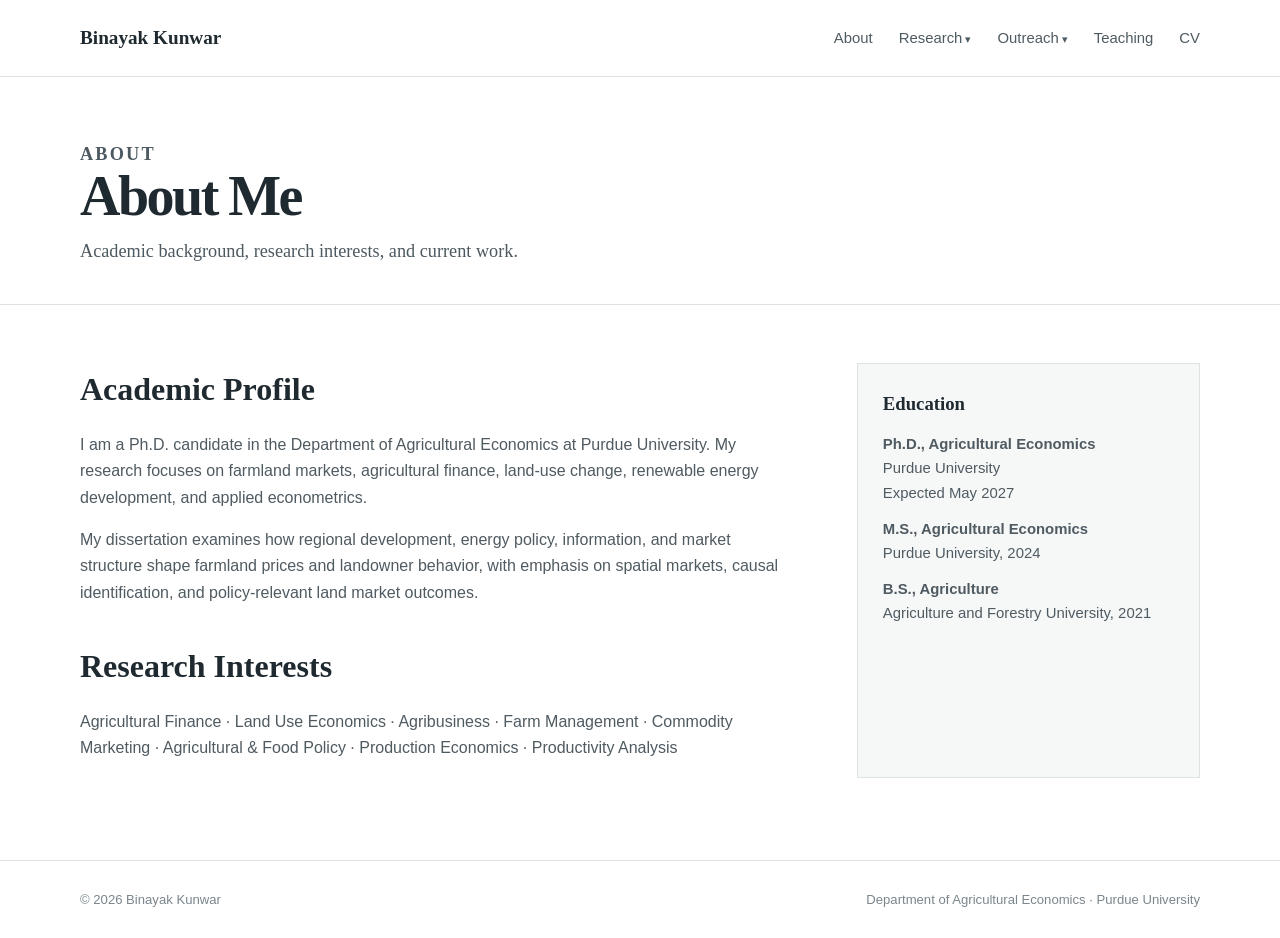
==== about.html @ 88d5f8f1 "Add multi-page academic site" ====
<!doctype html><html lang="en"><head><meta charset="utf-8"><meta name="viewport" content="width=device-width,initial-scale=1"><title>About | Binayak Kunwar</title><link rel="stylesheet" href="styles.css"></head><body><header class="site-header"><div class="container nav"><a class="brand" href="index.html">Binayak Kunwar</a><nav class="navlinks"><a href="about.html">About</a><div class="dropdown"><button type="button">Research</button><div class="dropdown-menu"><a href="research.html">Research Overview</a><a href="publications.html">Publications</a><a href="working-papers.html">Working Papers</a></div></div><div class="dropdown"><button type="button">Outreach</button><div class="dropdown-menu"><a href="outreach.html">Outreach Overview</a><a href="extension-articles.html">Extension Articles</a><a href="presentations.html">Presentations</a><a href="media.html">Media</a></div></div><a href="teaching.html">Teaching</a><a href="Binayak_CV%20(1).pdf" target="_blank">CV</a></nav></div></header><main><section class="page-hero"><div class="container"><p class="kicker">About</p><h1>About Me</h1><p>Academic background, research interests, and current work.</p></div></section><section class="content"><div class="container about-grid"><div><h2>Academic Profile</h2><p>I am a Ph.D. candidate in the Department of Agricultural Economics at Purdue University. My research focuses on farmland markets, agricultural finance, land-use change, renewable energy development, and applied econometrics.</p><p>My dissertation examines how regional development, energy policy, information, and market structure shape farmland prices and landowner behavior, with emphasis on spatial markets, causal identification, and policy-relevant land market outcomes.</p><h2 style="margin-top:34px">Research Interests</h2><p>Agricultural Finance · Land Use Economics · Agribusiness · Farm Management · Commodity Marketing · Agricultural &amp; Food Policy · Production Economics · Productivity Analysis</p></div><aside class="factbox"><h3>Education</h3><p><strong>Ph.D., Agricultural Economics</strong><br>Purdue University<br>Expected May 2027</p><p><strong>M.S., Agricultural Economics</strong><br>Purdue University, 2024</p><p><strong>B.S., Agriculture</strong><br>Agriculture and Forestry University, 2021</p></aside></div></section></main><footer><div class="container footer-row"><span>© 2026 Binayak Kunwar</span><span>Department of Agricultural Economics · Purdue University</span></div></footer></body></html>
---- styles.css ----
:root{--ink:#1f2930;--muted:#66727a;--teal:#315b66;--teal-dark:#24434b;--gold:#9a7632;--line:#dde3e5;--wash:#f6f8f8;--paper:#fff;--max:1120px}*{box-sizing:border-box}html{scroll-behavior:smooth}body{margin:0;color:var(--ink);background:var(--paper);font-family:-apple-system,BlinkMacSystemFont,"Segoe UI",Roboto,Helvetica,Arial,sans-serif;line-height:1.65}a{color:var(--teal);text-decoration-thickness:1px;text-underline-offset:3px}a:hover{color:var(--teal-dark)}.container{width:min(calc(100% - 44px),var(--max));margin:0 auto}.site-header{border-bottom:1px solid var(--line);background:#fff;position:sticky;top:0;z-index:50}.nav{min-height:76px;display:flex;align-items:center;justify-content:space-between;gap:28px}.brand{color:var(--ink);text-decoration:none;font-family:Georgia,"Times New Roman",serif;font-size:1.2rem;font-weight:700}.navlinks{display:flex;align-items:center;gap:26px}.navlinks>a,.dropdown>button{color:#4f5b62;background:none;border:0;padding:0;font:inherit;font-size:.93rem;text-decoration:none;cursor:pointer}.navlinks>a:hover,.dropdown>button:hover{color:var(--teal)}.dropdown{position:relative}.dropdown>button::after{content:" ▾";font-size:.75em}.dropdown-menu{display:none;position:absolute;top:29px;left:-16px;min-width:210px;padding:10px;border:1px solid var(--line);background:#fff;box-shadow:0 12px 30px rgba(28,42,48,.10)}.dropdown:hover .dropdown-menu,.dropdown:focus-within .dropdown-menu{display:block}.dropdown-menu a{display:block;padding:9px 10px;text-decoration:none;color:#4f5b62;font-size:.9rem}.dropdown-menu a:hover{background:var(--wash);color:var(--teal)}.hero{padding:84px 0 86px}.hero-grid{display:grid;grid-template-columns:minmax(0,1.25fr) 370px;gap:78px;align-items:center}.kicker{margin:0 0 17px;color:var(--gold);text-transform:uppercase;letter-spacing:.12em;font-size:.74rem;font-weight:700}h1,h2,h3{font-family:Georgia,"Times New Roman",serif;font-weight:600}h1{margin:0 0 18px;font-size:clamp(3.5rem,7vw,5.45rem);line-height:.98;letter-spacing:-.045em}.hero-title{margin:0 0 24px;font-size:1.24rem;color:#4a555c}.hero-lead{max-width:700px;margin:0 0 28px;font-family:Georgia,"Times New Roman",serif;font-size:1.21rem;line-height:1.68;color:#455159}.actions{display:flex;gap:12px;flex-wrap:wrap}.button{display:inline-block;padding:10px 16px;border:1px solid #ccd5d7;border-radius:3px;text-decoration:none;color:var(--ink);font-size:.9rem;font-weight:650}.button.primary{background:var(--teal);border-color:var(--teal);color:#fff}.portrait{display:block;width:100%;height:470px;object-fit:cover;object-position:center top;border-radius:5px;box-shadow:0 14px 36px rgba(27,41,47,.12)}.topicbar{border-top:1px solid var(--line);border-bottom:1px solid var(--line);background:var(--wash)}.topicrow{display:flex;gap:14px 30px;flex-wrap:wrap;padding:16px 0;color:#5d686f;font-size:.84rem}.topicrow span:before{content:"";display:inline-block;width:5px;height:5px;border-radius:50%;background:var(--gold);margin:0 8px 2px 0}.page-hero{padding:62px 0 38px;border-bottom:1px solid var(--line)}.page-hero h1{font-size:3.5rem;margin-bottom:12px}.page-hero p{max-width:760px;margin:0;font-family:Georgia,"Times New Roman",serif;font-size:1.14rem;color:#4d5960}.content{padding:58px 0 82px}.content h2{font-size:2rem;margin:0 0 14px}.content p{max-width:790px;color:#4f5a61}.cards{display:grid;grid-template-columns:repeat(2,minmax(0,1fr));gap:20px;margin-top:26px}.card{border:1px solid var(--line);padding:26px;background:#fff}.card h3{margin:0 0 10px;font-size:1.4rem}.card p{margin:0 0 14px;color:#58636a}.card a{font-weight:700;text-decoration:none}.paper-list{border-top:1px solid #c4cccf}.paper{display:grid;grid-template-columns:150px minmax(0,1fr);gap:30px;padding:29px 0;border-bottom:1px solid var(--line)}.paper-type{color:var(--muted);text-transform:uppercase;letter-spacing:.08em;font-size:.74rem;font-weight:700;padding-top:3px}.paper h3{font-size:1.34rem;line-height:1.36;margin:0 0 6px}.paper h3 a{color:var(--ink);text-decoration:none}.paper h3 a:hover{color:var(--teal)}.authors{margin:0 0 9px!important;color:var(--muted)!important;font-size:.92rem}.paper p{margin:0;color:#536067;font-size:.94rem}.paper-links{display:flex;gap:16px;flex-wrap:wrap;margin-top:12px}.paper-links a{font-size:.85rem;font-weight:700;text-decoration:none}.list{list-style:none;margin:20px 0 0;padding:0;border-top:1px solid #c5cdcf}.list li{padding:18px 0;border-bottom:1px solid var(--line)}.list strong{display:block}.list span{display:block;color:var(--muted);font-size:.9rem;margin-top:3px}.about-grid{display:grid;grid-template-columns:minmax(0,1.35fr) minmax(250px,.65fr);gap:64px}.factbox{background:var(--wash);padding:25px;border:1px solid var(--line)}.factbox h3{margin:0 0 12px}.factbox p{margin:0 0 11px;font-size:.93rem}.subnav{display:flex;gap:12px;flex-wrap:wrap;margin:23px 0 0}.subnav a{padding:8px 12px;border:1px solid var(--line);text-decoration:none;font-size:.88rem}footer{border-top:1px solid var(--line);padding:28px 0;color:#7a858c;font-size:.82rem}.footer-row{display:flex;justify-content:space-between;gap:20px}@media(max-width:820px){.site-header{position:static}.nav{align-items:flex-start;flex-direction:column;padding:17px 0}.navlinks{gap:13px 18px;flex-wrap:wrap}.dropdown-menu{position:static;box-shadow:none;margin-top:8px}.hero{padding:48px 0 52px}.hero-grid{grid-template-columns:1fr;gap:38px}.portrait{max-width:330px;height:420px}.page-hero{padding:44px 0 28px}.page-hero h1{font-size:2.8rem}.cards,.about-grid{grid-template-columns:1fr}.paper{grid-template-columns:1fr;gap:9px}.footer-row{display:block}}
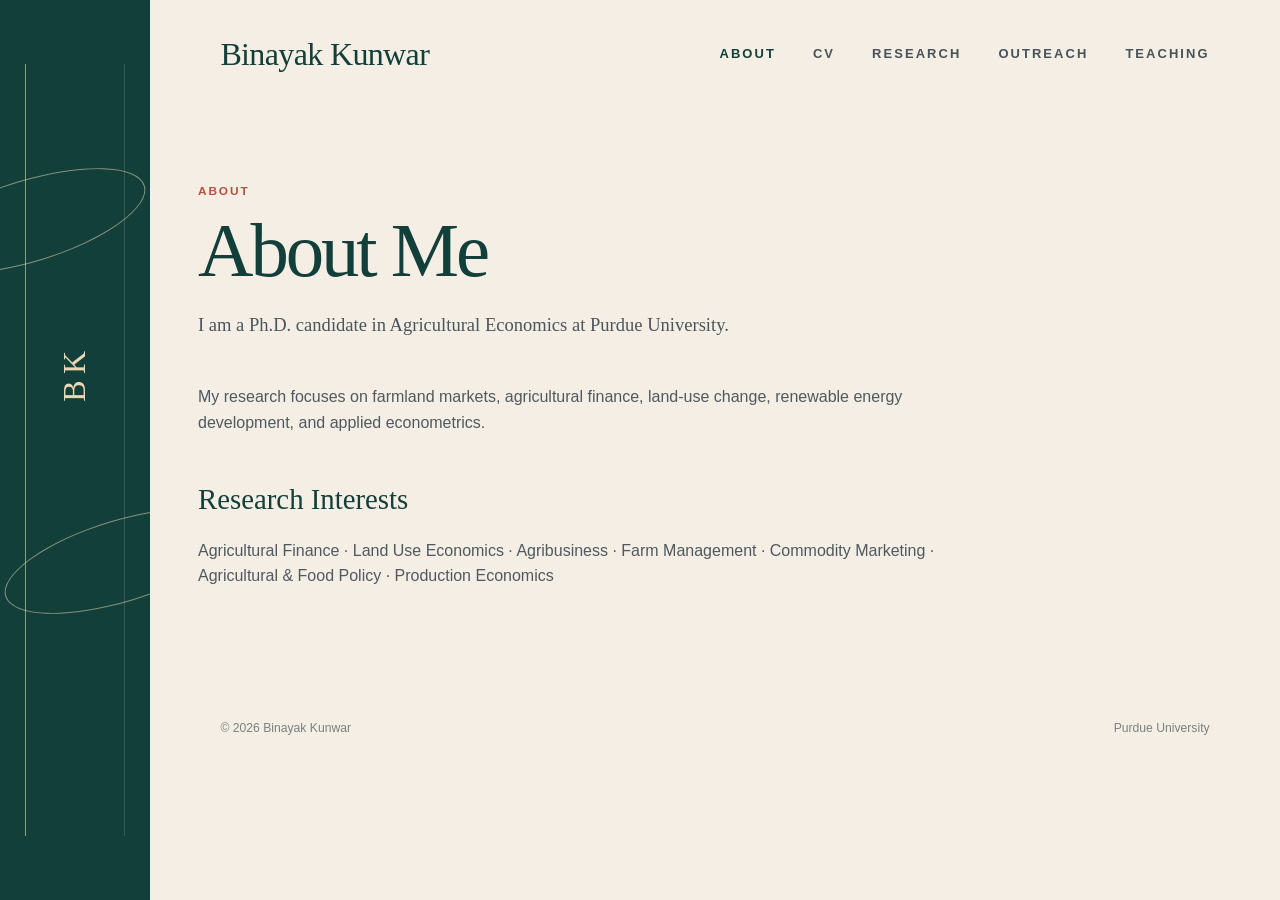
==== commit f1a50a03: "Rebuild site from reference composition" ====
--- a/about.html
+++ b/about.html
@@ -1 +1 @@
-<!doctype html><html lang="en"><head><meta charset="utf-8"><meta name="viewport" content="width=device-width,initial-scale=1"><title>About | Binayak Kunwar</title><link rel="stylesheet" href="styles.css"></head><body><header class="site-header"><div class="container nav"><a class="brand" href="index.html">Binayak Kunwar</a><nav class="navlinks"><a href="about.html">About</a><div class="dropdown"><button type="button">Research</button><div class="dropdown-menu"><a href="research.html">Research Overview</a><a href="publications.html">Publications</a><a href="working-papers.html">Working Papers</a></div></div><div class="dropdown"><button type="button">Outreach</button><div class="dropdown-menu"><a href="outreach.html">Outreach Overview</a><a href="extension-articles.html">Extension Articles</a><a href="presentations.html">Presentations</a><a href="media.html">Media</a></div></div><a href="teaching.html">Teaching</a><a href="Binayak_CV%20(1).pdf" target="_blank">CV</a></nav></div></header><main><section class="page-hero"><div class="container"><p class="kicker">About</p><h1>About Me</h1><p>Academic background, research interests, and current work.</p></div></section><section class="content"><div class="container about-grid"><div><h2>Academic Profile</h2><p>I am a Ph.D. candidate in the Department of Agricultural Economics at Purdue University. My research focuses on farmland markets, agricultural finance, land-use change, renewable energy development, and applied econometrics.</p><p>My dissertation examines how regional development, energy policy, information, and market structure shape farmland prices and landowner behavior, with emphasis on spatial markets, causal identification, and policy-relevant land market outcomes.</p><h2 style="margin-top:34px">Research Interests</h2><p>Agricultural Finance · Land Use Economics · Agribusiness · Farm Management · Commodity Marketing · Agricultural &amp; Food Policy · Production Economics · Productivity Analysis</p></div><aside class="factbox"><h3>Education</h3><p><strong>Ph.D., Agricultural Economics</strong><br>Purdue University<br>Expected May 2027</p><p><strong>M.S., Agricultural Economics</strong><br>Purdue University, 2024</p><p><strong>B.S., Agriculture</strong><br>Agriculture and Forestry University, 2021</p></aside></div></section></main><footer><div class="container footer-row"><span>© 2026 Binayak Kunwar</span><span>Department of Agricultural Economics · Purdue University</span></div></footer></body></html>+<!doctype html><html lang="en"><head><meta charset="utf-8"><meta name="viewport" content="width=device-width,initial-scale=1"><title>About | Binayak Kunwar</title><link rel="stylesheet" href="styles.css"></head><body><div class="site"><aside class="rail"><div class="rail-mark"></div></aside><div class="main"><header class="header"><a class="brand" href="/">Binayak Kunwar</a><nav class="nav"><a class="active" href="about.html">About</a><a href="Binayak_CV%20(1).pdf">CV</a><a href="research.html">Research</a><a href="outreach.html">Outreach</a><a href="teaching.html">Teaching</a></nav></header><main class="inner"><p class="eyebrow">About</p><h1 class="page-title">About Me</h1><p class="page-lead">I am a Ph.D. candidate in Agricultural Economics at Purdue University.</p><div class="prose"><p>My research focuses on farmland markets, agricultural finance, land-use change, renewable energy development, and applied econometrics.</p><h2>Research Interests</h2><p>Agricultural Finance · Land Use Economics · Agribusiness · Farm Management · Commodity Marketing · Agricultural &amp; Food Policy · Production Economics</p></div></main><footer class="footer"><span>© 2026 Binayak Kunwar</span><span>Purdue University</span></footer></div></div></body></html>
--- a/styles.css
+++ b/styles.css
@@ -1 +1,58 @@
-:root{--ink:#1f2930;--muted:#66727a;--teal:#315b66;--teal-dark:#24434b;--gold:#9a7632;--line:#dde3e5;--wash:#f6f8f8;--paper:#fff;--max:1120px}*{box-sizing:border-box}html{scroll-behavior:smooth}body{margin:0;color:var(--ink);background:var(--paper);font-family:-apple-system,BlinkMacSystemFont,"Segoe UI",Roboto,Helvetica,Arial,sans-serif;line-height:1.65}a{color:var(--teal);text-decoration-thickness:1px;text-underline-offset:3px}a:hover{color:var(--teal-dark)}.container{width:min(calc(100% - 44px),var(--max));margin:0 auto}.site-header{border-bottom:1px solid var(--line);background:#fff;position:sticky;top:0;z-index:50}.nav{min-height:76px;display:flex;align-items:center;justify-content:space-between;gap:28px}.brand{color:var(--ink);text-decoration:none;font-family:Georgia,"Times New Roman",serif;font-size:1.2rem;font-weight:700}.navlinks{display:flex;align-items:center;gap:26px}.navlinks>a,.dropdown>button{color:#4f5b62;background:none;border:0;padding:0;font:inherit;font-size:.93rem;text-decoration:none;cursor:pointer}.navlinks>a:hover,.dropdown>button:hover{color:var(--teal)}.dropdown{position:relative}.dropdown>button::after{content:" ▾";font-size:.75em}.dropdown-menu{display:none;position:absolute;top:29px;left:-16px;min-width:210px;padding:10px;border:1px solid var(--line);background:#fff;box-shadow:0 12px 30px rgba(28,42,48,.10)}.dropdown:hover .dropdown-menu,.dropdown:focus-within .dropdown-menu{display:block}.dropdown-menu a{display:block;padding:9px 10px;text-decoration:none;color:#4f5b62;font-size:.9rem}.dropdown-menu a:hover{background:var(--wash);color:var(--teal)}.hero{padding:84px 0 86px}.hero-grid{display:grid;grid-template-columns:minmax(0,1.25fr) 370px;gap:78px;align-items:center}.kicker{margin:0 0 17px;color:var(--gold);text-transform:uppercase;letter-spacing:.12em;font-size:.74rem;font-weight:700}h1,h2,h3{font-family:Georgia,"Times New Roman",serif;font-weight:600}h1{margin:0 0 18px;font-size:clamp(3.5rem,7vw,5.45rem);line-height:.98;letter-spacing:-.045em}.hero-title{margin:0 0 24px;font-size:1.24rem;color:#4a555c}.hero-lead{max-width:700px;margin:0 0 28px;font-family:Georgia,"Times New Roman",serif;font-size:1.21rem;line-height:1.68;color:#455159}.actions{display:flex;gap:12px;flex-wrap:wrap}.button{display:inline-block;padding:10px 16px;border:1px solid #ccd5d7;border-radius:3px;text-decoration:none;color:var(--ink);font-size:.9rem;font-weight:650}.button.primary{background:var(--teal);border-color:var(--teal);color:#fff}.portrait{display:block;width:100%;height:470px;object-fit:cover;object-position:center top;border-radius:5px;box-shadow:0 14px 36px rgba(27,41,47,.12)}.topicbar{border-top:1px solid var(--line);border-bottom:1px solid var(--line);background:var(--wash)}.topicrow{display:flex;gap:14px 30px;flex-wrap:wrap;padding:16px 0;color:#5d686f;font-size:.84rem}.topicrow span:before{content:"";display:inline-block;width:5px;height:5px;border-radius:50%;background:var(--gold);margin:0 8px 2px 0}.page-hero{padding:62px 0 38px;border-bottom:1px solid var(--line)}.page-hero h1{font-size:3.5rem;margin-bottom:12px}.page-hero p{max-width:760px;margin:0;font-family:Georgia,"Times New Roman",serif;font-size:1.14rem;color:#4d5960}.content{padding:58px 0 82px}.content h2{font-size:2rem;margin:0 0 14px}.content p{max-width:790px;color:#4f5a61}.cards{display:grid;grid-template-columns:repeat(2,minmax(0,1fr));gap:20px;margin-top:26px}.card{border:1px solid var(--line);padding:26px;background:#fff}.card h3{margin:0 0 10px;font-size:1.4rem}.card p{margin:0 0 14px;color:#58636a}.card a{font-weight:700;text-decoration:none}.paper-list{border-top:1px solid #c4cccf}.paper{display:grid;grid-template-columns:150px minmax(0,1fr);gap:30px;padding:29px 0;border-bottom:1px solid var(--line)}.paper-type{color:var(--muted);text-transform:uppercase;letter-spacing:.08em;font-size:.74rem;font-weight:700;padding-top:3px}.paper h3{font-size:1.34rem;line-height:1.36;margin:0 0 6px}.paper h3 a{color:var(--ink);text-decoration:none}.paper h3 a:hover{color:var(--teal)}.authors{margin:0 0 9px!important;color:var(--muted)!important;font-size:.92rem}.paper p{margin:0;color:#536067;font-size:.94rem}.paper-links{display:flex;gap:16px;flex-wrap:wrap;margin-top:12px}.paper-links a{font-size:.85rem;font-weight:700;text-decoration:none}.list{list-style:none;margin:20px 0 0;padding:0;border-top:1px solid #c5cdcf}.list li{padding:18px 0;border-bottom:1px solid var(--line)}.list strong{display:block}.list span{display:block;color:var(--muted);font-size:.9rem;margin-top:3px}.about-grid{display:grid;grid-template-columns:minmax(0,1.35fr) minmax(250px,.65fr);gap:64px}.factbox{background:var(--wash);padding:25px;border:1px solid var(--line)}.factbox h3{margin:0 0 12px}.factbox p{margin:0 0 11px;font-size:.93rem}.subnav{display:flex;gap:12px;flex-wrap:wrap;margin:23px 0 0}.subnav a{padding:8px 12px;border:1px solid var(--line);text-decoration:none;font-size:.88rem}footer{border-top:1px solid var(--line);padding:28px 0;color:#7a858c;font-size:.82rem}.footer-row{display:flex;justify-content:space-between;gap:20px}@media(max-width:820px){.site-header{position:static}.nav{align-items:flex-start;flex-direction:column;padding:17px 0}.navlinks{gap:13px 18px;flex-wrap:wrap}.dropdown-menu{position:static;box-shadow:none;margin-top:8px}.hero{padding:48px 0 52px}.hero-grid{grid-template-columns:1fr;gap:38px}.portrait{max-width:330px;height:420px}.page-hero{padding:44px 0 28px}.page-hero h1{font-size:2.8rem}.cards,.about-grid{grid-template-columns:1fr}.paper{grid-template-columns:1fr;gap:9px}.footer-row{display:block}}+:root{
+  --cream:#f4eee5;
+  --cream-2:#f8f4ed;
+  --green:#123f3a;
+  --green-deep:#0b312e;
+  --ink:#273138;
+  --muted:#616b72;
+  --accent:#b4513d;
+  --line:#ded5c9;
+  --page:1240px;
+}
+*{box-sizing:border-box}
+html{scroll-behavior:smooth}
+body{margin:0;background:var(--cream);color:var(--ink);font-family:-apple-system,BlinkMacSystemFont,"Segoe UI",Roboto,Helvetica,Arial,sans-serif;line-height:1.6}
+a{color:inherit}
+.site{min-height:100svh;display:grid;grid-template-columns:150px minmax(0,1fr);background:var(--cream)}
+.rail{background:var(--green);position:relative;overflow:hidden;min-height:100svh}
+.rail::before,.rail::after{content:"";position:absolute;border:1px solid rgba(235,216,180,.55);border-radius:50%;transform:rotate(-17deg)}
+.rail::before{width:240px;height:80px;left:-92px;top:180px}
+.rail::after{width:240px;height:80px;left:0;top:520px}
+.rail-mark{position:absolute;inset:64px 25px auto 25px;height:calc(100% - 128px);border-left:1px solid rgba(235,216,180,.6);border-right:1px solid rgba(235,216,180,.18)}
+.rail-mark::before{content:"BK";position:absolute;top:40%;left:50%;transform:translate(-50%,-50%) rotate(-90deg);font-family:Georgia,"Times New Roman",serif;font-size:2rem;letter-spacing:.2em;color:#ead8b5}
+.main{min-width:0;display:flex;flex-direction:column}
+.header{height:110px;display:flex;align-items:center;justify-content:space-between;gap:42px;padding:0 clamp(44px,5.5vw,88px);border-bottom:1px solid transparent}
+.brand{font-family:Georgia,"Times New Roman",serif;font-size:2rem;text-decoration:none;color:var(--green);letter-spacing:-.02em;white-space:nowrap}
+.nav{display:flex;gap:37px;align-items:center;flex-wrap:wrap}
+.nav a{font-size:.81rem;letter-spacing:.16em;text-transform:uppercase;text-decoration:none;color:#485259;font-weight:600;transition:color .18s ease}
+.nav a:hover,.nav a.active{color:var(--green)}
+.hero{flex:1;display:grid;grid-template-columns:minmax(0,1fr) minmax(330px,470px);gap:clamp(55px,7vw,110px);align-items:center;width:min(calc(100% - 96px),var(--page));margin:0 auto;padding:66px 0 84px}
+.hero-copy{padding-left:clamp(0px,2vw,32px);max-width:710px}
+.hero h1{margin:0;color:var(--green);font-family:Georgia,"Times New Roman",serif;font-weight:400;font-size:clamp(4.7rem,8.2vw,8rem);line-height:.92;letter-spacing:-.055em}
+.rule{width:70px;height:3px;background:var(--accent);margin:32px 0 31px}
+.role{margin:0 0 26px;color:#214a47;text-transform:uppercase;letter-spacing:.18em;font-size:.94rem;line-height:1.35;font-weight:600;max-width:560px}
+.social{display:flex;gap:18px;align-items:center;margin-bottom:34px}
+.social a{font-size:.87rem;color:#62696e;text-decoration:none;border-bottom:1px solid transparent;transition:.18s ease}
+.social a:hover{color:var(--green);border-color:var(--green)}
+.bio{font-family:Georgia,"Times New Roman",serif;font-size:1.18rem;line-height:1.72;color:#39434a;max-width:675px;margin:0}
+.more{display:inline-block;margin-top:24px;text-decoration:none;color:var(--green);font-size:.8rem;text-transform:uppercase;letter-spacing:.14em;font-weight:700}
+.portrait-wrap{align-self:center}
+.portrait{display:block;width:100%;height:min(64vh,620px);min-height:470px;object-fit:cover;object-position:center 20%;background:#ddd;border-radius:0;box-shadow:none;filter:none}
+.footer{padding:18px clamp(44px,5.5vw,88px) 25px;color:#7b817f;font-size:.76rem;display:flex;justify-content:space-between;gap:24px}
+.inner{width:min(calc(100% - 96px),1080px);margin:0 auto;padding:72px 0 96px}
+.eyebrow{margin:0 0 12px;color:var(--accent);font-size:.74rem;text-transform:uppercase;letter-spacing:.16em;font-weight:700}
+.page-title{font-family:Georgia,"Times New Roman",serif;font-size:clamp(3.4rem,6vw,5.6rem);font-weight:400;color:var(--green);letter-spacing:-.04em;line-height:1;margin:0 0 20px}
+.page-lead{font-family:Georgia,"Times New Roman",serif;font-size:1.16rem;color:#4b555b;max-width:780px;margin:0 0 45px}
+.cards{display:grid;grid-template-columns:repeat(2,minmax(0,1fr));gap:22px}
+.card{background:rgba(255,255,255,.28);border:1px solid var(--line);padding:27px 28px;min-height:160px}
+.card h2,.card h3{font-family:Georgia,"Times New Roman",serif;font-weight:400;color:var(--green);margin:0 0 9px;font-size:1.55rem}
+.card p{color:var(--muted);margin:0 0 14px}.card a{font-weight:700;text-decoration:none;color:var(--green);font-size:.86rem}
+.paper-list{border-top:1px solid #cfc4b6}
+.paper{display:grid;grid-template-columns:140px minmax(0,1fr);gap:28px;padding:28px 0;border-bottom:1px solid var(--line)}
+.paper-type{font-size:.72rem;text-transform:uppercase;letter-spacing:.1em;color:#7a756e;font-weight:700;padding-top:5px}
+.paper h2{font-family:Georgia,"Times New Roman",serif;font-weight:400;color:var(--green);font-size:1.4rem;line-height:1.35;margin:0 0 7px}.paper h2 a{text-decoration:none}.paper h2 a:hover{text-decoration:underline}
+.authors{font-size:.9rem;color:#72777a;margin:0 0 8px}.summary{color:#505a60;margin:0;max-width:760px;font-size:.94rem}.paper-links{margin-top:12px}.paper-links a{font-size:.82rem;font-weight:700;text-decoration:none;color:var(--green);margin-right:16px}
+.prose{max-width:780px}.prose h2{font-family:Georgia,"Times New Roman",serif;color:var(--green);font-weight:400;font-size:1.8rem;margin:40px 0 12px}.prose p{color:#4f595f}
+.clean-list{list-style:none;margin:25px 0 0;padding:0;border-top:1px solid #cfc4b6}.clean-list li{padding:17px 0;border-bottom:1px solid var(--line)}.clean-list strong{display:block;color:var(--green)}.clean-list span{display:block;color:#747b80;font-size:.9rem;margin-top:3px}
+@media(max-width:1000px){.site{grid-template-columns:78px minmax(0,1fr)}.rail-mark{inset:40px 18px}.header{padding-inline:35px}.hero{width:min(calc(100% - 64px),var(--page));grid-template-columns:minmax(0,1fr) 360px;gap:45px}.hero h1{font-size:clamp(4rem,7vw,6.2rem)}.portrait{height:520px;min-height:0}.inner{width:min(calc(100% - 64px),1080px)}}
+@media(max-width:760px){.site{display:block}.rail{height:8px;min-height:8px}.rail-mark{display:none}.header{height:auto;min-height:92px;flex-direction:column;align-items:flex-start;padding:24px 24px 20px;gap:16px}.brand{font-size:1.65rem}.nav{gap:14px 20px}.nav a{font-size:.72rem}.hero{width:calc(100% - 48px);grid-template-columns:1fr;padding:44px 0 58px;gap:36px}.hero-copy{padding:0}.hero h1{font-size:clamp(4rem,17vw,5.8rem)}.portrait{height:auto;min-height:0;max-height:none;aspect-ratio:4/5;object-position:center 18%}.footer{padding:18px 24px 28px;display:block}.inner{width:calc(100% - 48px);padding:50px 0 70px}.cards{grid-template-columns:1fr}.paper{grid-template-columns:1fr;gap:8px}}
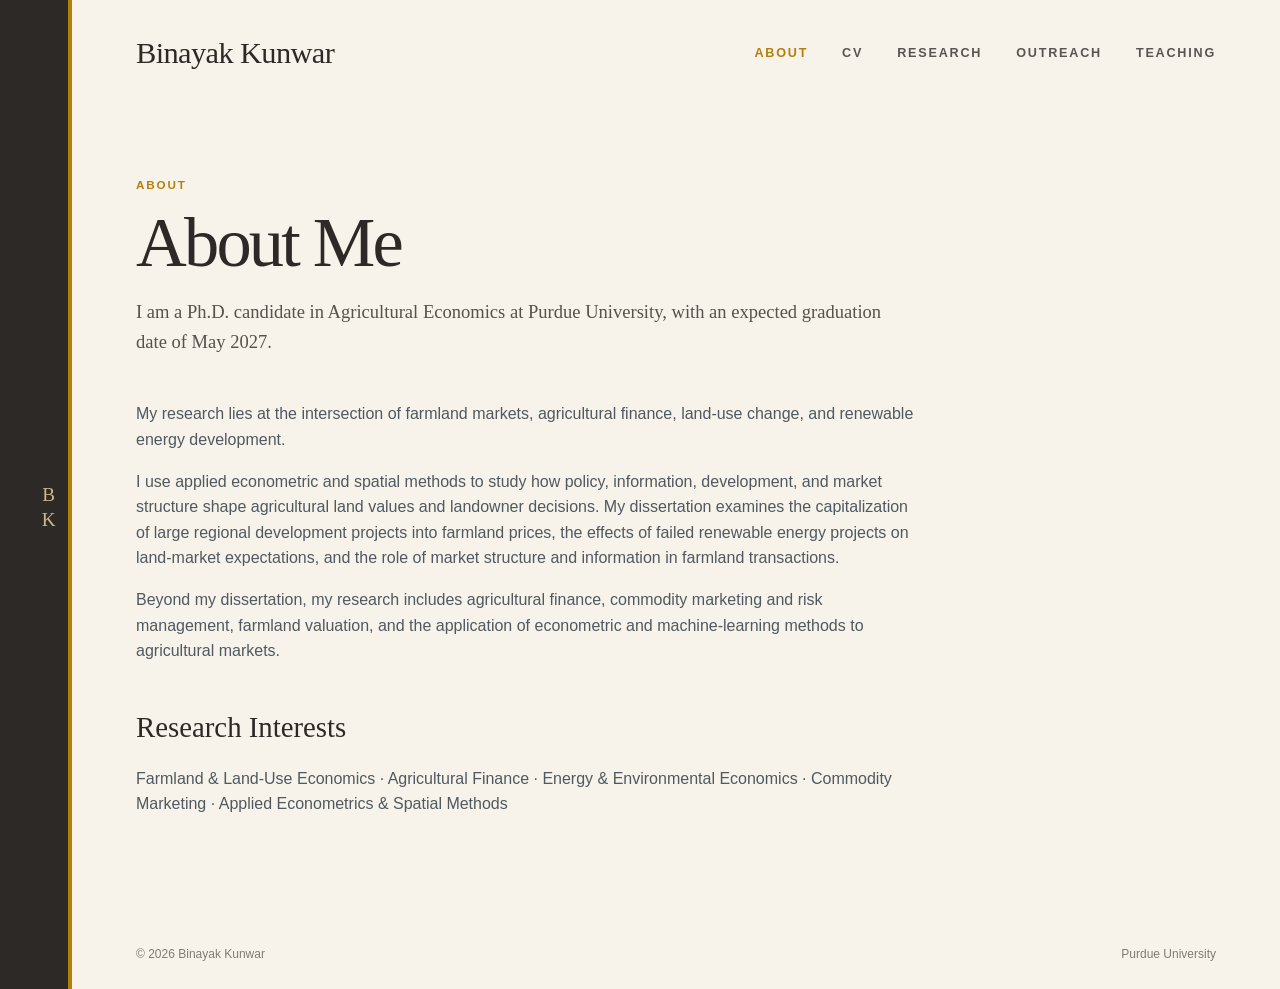
==== commit 4443b4aa: "Revise about.html with new research information Updated the about page with additional research deta" ====
--- a/about.html
+++ b/about.html
@@ -1 +1,151 @@
-<!doctype html><html lang="en"><head><meta charset="utf-8"><meta name="viewport" content="width=device-width,initial-scale=1"><title>About | Binayak Kunwar</title><link rel="stylesheet" href="styles.css"></head><body><div class="site"><aside class="rail"><div class="rail-mark"></div></aside><div class="main"><header class="header"><a class="brand" href="/">Binayak Kunwar</a><nav class="nav"><a class="active" href="about.html">About</a><a href="Binayak_CV%20(1).pdf">CV</a><a href="research.html">Research</a><a href="outreach.html">Outreach</a><a href="teaching.html">Teaching</a></nav></header><main class="inner"><p class="eyebrow">About</p><h1 class="page-title">About Me</h1><p class="page-lead">I am a Ph.D. candidate in Agricultural Economics at Purdue University.</p><div class="prose"><p>My research focuses on farmland markets, agricultural finance, land-use change, renewable energy development, and applied econometrics.</p><h2>Research Interests</h2><p>Agricultural Finance · Land Use Economics · Agribusiness · Farm Management · Commodity Marketing · Agricultural &amp; Food Policy · Production Economics</p></div></main><footer class="footer"><span>© 2026 Binayak Kunwar</span><span>Purdue University</span></footer></div></div></body></html>+<!doctype html>
+<html lang="en">
+
+<head>
+  <meta charset="utf-8">
+  <meta name="viewport" content="width=device-width, initial-scale=1">
+
+  <title>About | Binayak Kunwar</title>
+
+  <link rel="stylesheet" href="styles.css?v=2">
+</head>
+
+
+<body>
+
+  <div class="site">
+
+
+    <!-- LEFT RAIL -->
+    <aside class="rail" aria-hidden="true">
+      <div class="rail-mark"></div>
+    </aside>
+
+
+    <!-- MAIN SITE -->
+    <div class="main">
+
+
+      <!-- HEADER -->
+      <header class="header">
+
+        <a class="brand" href="/">
+          Binayak Kunwar
+        </a>
+
+
+        <nav class="nav">
+
+          <a class="active" href="about.html">
+            About
+          </a>
+
+          <a href="Binayak_CV%20(1).pdf"
+             target="_blank">
+            CV
+          </a>
+
+          <a href="research.html">
+            Research
+          </a>
+
+          <a href="outreach.html">
+            Outreach
+          </a>
+
+          <a href="teaching.html">
+            Teaching
+          </a>
+
+        </nav>
+
+      </header>
+
+
+
+      <!-- ABOUT PAGE -->
+      <main class="inner">
+
+        <p class="eyebrow">
+          About
+        </p>
+
+
+        <h1 class="page-title">
+          About Me
+        </h1>
+
+
+        <p class="page-lead">
+          I am a Ph.D. candidate in Agricultural Economics at Purdue University,
+          with an expected graduation date of May 2027.
+        </p>
+
+
+        <div class="prose">
+
+          <p>
+            My research lies at the intersection of farmland markets,
+            agricultural finance, land-use change, and renewable energy
+            development.
+          </p>
+
+
+          <p>
+            I use applied econometric and spatial methods to study how policy,
+            information, development, and market structure shape agricultural
+            land values and landowner decisions. My dissertation examines the
+            capitalization of large regional development projects into farmland
+            prices, the effects of failed renewable energy projects on
+            land-market expectations, and the role of market structure and
+            information in farmland transactions.
+          </p>
+
+
+          <p>
+            Beyond my dissertation, my research includes agricultural finance,
+            commodity marketing and risk management, farmland valuation, and
+            the application of econometric and machine-learning methods to
+            agricultural markets.
+          </p>
+
+
+
+          <h2>
+            Research Interests
+          </h2>
+
+
+          <p>
+            Farmland &amp; Land-Use Economics · Agricultural Finance ·
+            Energy &amp; Environmental Economics · Commodity Marketing ·
+            Applied Econometrics &amp; Spatial Methods
+          </p>
+
+        </div>
+
+      </main>
+
+
+
+      <!-- FOOTER -->
+      <footer class="footer">
+
+        <span>
+          © 2026 Binayak Kunwar
+        </span>
+
+        <span>
+          Purdue University
+        </span>
+
+      </footer>
+
+
+    </div>
+
+  </div>
+
+</body>
+
+</html>
--- a/styles.css
+++ b/styles.css
@@ -1,58 +1,1013 @@
 :root{
-  --cream:#f4eee5;
-  --cream-2:#f8f4ed;
-  --green:#123f3a;
-  --green-deep:#0b312e;
-  --ink:#273138;
-  --muted:#616b72;
-  --accent:#b4513d;
-  --line:#ded5c9;
-  --page:1240px;
-}
-*{box-sizing:border-box}
-html{scroll-behavior:smooth}
-body{margin:0;background:var(--cream);color:var(--ink);font-family:-apple-system,BlinkMacSystemFont,"Segoe UI",Roboto,Helvetica,Arial,sans-serif;line-height:1.6}
-a{color:inherit}
-.site{min-height:100svh;display:grid;grid-template-columns:150px minmax(0,1fr);background:var(--cream)}
-.rail{background:var(--green);position:relative;overflow:hidden;min-height:100svh}
-.rail::before,.rail::after{content:"";position:absolute;border:1px solid rgba(235,216,180,.55);border-radius:50%;transform:rotate(-17deg)}
-.rail::before{width:240px;height:80px;left:-92px;top:180px}
-.rail::after{width:240px;height:80px;left:0;top:520px}
-.rail-mark{position:absolute;inset:64px 25px auto 25px;height:calc(100% - 128px);border-left:1px solid rgba(235,216,180,.6);border-right:1px solid rgba(235,216,180,.18)}
-.rail-mark::before{content:"BK";position:absolute;top:40%;left:50%;transform:translate(-50%,-50%) rotate(-90deg);font-family:Georgia,"Times New Roman",serif;font-size:2rem;letter-spacing:.2em;color:#ead8b5}
-.main{min-width:0;display:flex;flex-direction:column}
-.header{height:110px;display:flex;align-items:center;justify-content:space-between;gap:42px;padding:0 clamp(44px,5.5vw,88px);border-bottom:1px solid transparent}
-.brand{font-family:Georgia,"Times New Roman",serif;font-size:2rem;text-decoration:none;color:var(--green);letter-spacing:-.02em;white-space:nowrap}
-.nav{display:flex;gap:37px;align-items:center;flex-wrap:wrap}
-.nav a{font-size:.81rem;letter-spacing:.16em;text-transform:uppercase;text-decoration:none;color:#485259;font-weight:600;transition:color .18s ease}
-.nav a:hover,.nav a.active{color:var(--green)}
-.hero{flex:1;display:grid;grid-template-columns:minmax(0,1fr) minmax(330px,470px);gap:clamp(55px,7vw,110px);align-items:center;width:min(calc(100% - 96px),var(--page));margin:0 auto;padding:66px 0 84px}
-.hero-copy{padding-left:clamp(0px,2vw,32px);max-width:710px}
-.hero h1{margin:0;color:var(--green);font-family:Georgia,"Times New Roman",serif;font-weight:400;font-size:clamp(4.7rem,8.2vw,8rem);line-height:.92;letter-spacing:-.055em}
-.rule{width:70px;height:3px;background:var(--accent);margin:32px 0 31px}
-.role{margin:0 0 26px;color:#214a47;text-transform:uppercase;letter-spacing:.18em;font-size:.94rem;line-height:1.35;font-weight:600;max-width:560px}
-.social{display:flex;gap:18px;align-items:center;margin-bottom:34px}
-.social a{font-size:.87rem;color:#62696e;text-decoration:none;border-bottom:1px solid transparent;transition:.18s ease}
-.social a:hover{color:var(--green);border-color:var(--green)}
-.bio{font-family:Georgia,"Times New Roman",serif;font-size:1.18rem;line-height:1.72;color:#39434a;max-width:675px;margin:0}
-.more{display:inline-block;margin-top:24px;text-decoration:none;color:var(--green);font-size:.8rem;text-transform:uppercase;letter-spacing:.14em;font-weight:700}
-.portrait-wrap{align-self:center}
-.portrait{display:block;width:100%;height:min(64vh,620px);min-height:470px;object-fit:cover;object-position:center 20%;background:#ddd;border-radius:0;box-shadow:none;filter:none}
-.footer{padding:18px clamp(44px,5.5vw,88px) 25px;color:#7b817f;font-size:.76rem;display:flex;justify-content:space-between;gap:24px}
-.inner{width:min(calc(100% - 96px),1080px);margin:0 auto;padding:72px 0 96px}
-.eyebrow{margin:0 0 12px;color:var(--accent);font-size:.74rem;text-transform:uppercase;letter-spacing:.16em;font-weight:700}
-.page-title{font-family:Georgia,"Times New Roman",serif;font-size:clamp(3.4rem,6vw,5.6rem);font-weight:400;color:var(--green);letter-spacing:-.04em;line-height:1;margin:0 0 20px}
-.page-lead{font-family:Georgia,"Times New Roman",serif;font-size:1.16rem;color:#4b555b;max-width:780px;margin:0 0 45px}
-.cards{display:grid;grid-template-columns:repeat(2,minmax(0,1fr));gap:22px}
-.card{background:rgba(255,255,255,.28);border:1px solid var(--line);padding:27px 28px;min-height:160px}
-.card h2,.card h3{font-family:Georgia,"Times New Roman",serif;font-weight:400;color:var(--green);margin:0 0 9px;font-size:1.55rem}
-.card p{color:var(--muted);margin:0 0 14px}.card a{font-weight:700;text-decoration:none;color:var(--green);font-size:.86rem}
-.paper-list{border-top:1px solid #cfc4b6}
-.paper{display:grid;grid-template-columns:140px minmax(0,1fr);gap:28px;padding:28px 0;border-bottom:1px solid var(--line)}
-.paper-type{font-size:.72rem;text-transform:uppercase;letter-spacing:.1em;color:#7a756e;font-weight:700;padding-top:5px}
-.paper h2{font-family:Georgia,"Times New Roman",serif;font-weight:400;color:var(--green);font-size:1.4rem;line-height:1.35;margin:0 0 7px}.paper h2 a{text-decoration:none}.paper h2 a:hover{text-decoration:underline}
-.authors{font-size:.9rem;color:#72777a;margin:0 0 8px}.summary{color:#505a60;margin:0;max-width:760px;font-size:.94rem}.paper-links{margin-top:12px}.paper-links a{font-size:.82rem;font-weight:700;text-decoration:none;color:var(--green);margin-right:16px}
-.prose{max-width:780px}.prose h2{font-family:Georgia,"Times New Roman",serif;color:var(--green);font-weight:400;font-size:1.8rem;margin:40px 0 12px}.prose p{color:#4f595f}
-.clean-list{list-style:none;margin:25px 0 0;padding:0;border-top:1px solid #cfc4b6}.clean-list li{padding:17px 0;border-bottom:1px solid var(--line)}.clean-list strong{display:block;color:var(--green)}.clean-list span{display:block;color:#747b80;font-size:.9rem;margin-top:3px}
-@media(max-width:1000px){.site{grid-template-columns:78px minmax(0,1fr)}.rail-mark{inset:40px 18px}.header{padding-inline:35px}.hero{width:min(calc(100% - 64px),var(--page));grid-template-columns:minmax(0,1fr) 360px;gap:45px}.hero h1{font-size:clamp(4rem,7vw,6.2rem)}.portrait{height:520px;min-height:0}.inner{width:min(calc(100% - 64px),1080px)}}
-@media(max-width:760px){.site{display:block}.rail{height:8px;min-height:8px}.rail-mark{display:none}.header{height:auto;min-height:92px;flex-direction:column;align-items:flex-start;padding:24px 24px 20px;gap:16px}.brand{font-size:1.65rem}.nav{gap:14px 20px}.nav a{font-size:.72rem}.hero{width:calc(100% - 48px);grid-template-columns:1fr;padding:44px 0 58px;gap:36px}.hero-copy{padding:0}.hero h1{font-size:clamp(4rem,17vw,5.8rem)}.portrait{height:auto;min-height:0;max-height:none;aspect-ratio:4/5;object-position:center 18%}.footer{padding:18px 24px 28px;display:block}.inner{width:calc(100% - 48px);padding:50px 0 70px}.cards{grid-template-columns:1fr}.paper{grid-template-columns:1fr;gap:8px}}
+  --cream:#f7f3eb;
+  --cream-2:#fbf8f2;
+
+  --charcoal:#2d2926;
+  --charcoal-deep:#1f1c19;
+
+  --ink:#2d2926;
+  --muted:#6d6964;
+
+  --gold:#b1810b;
+  --gold-soft:#ceb888;
+
+  --line:#ddd5c8;
+
+  --page:1320px;
+}
+
+
+/* =========================
+   GLOBAL
+   ========================= */
+
+*{
+  box-sizing:border-box;
+}
+
+html{
+  scroll-behavior:smooth;
+}
+
+body{
+  margin:0;
+  background:var(--cream);
+  color:var(--ink);
+  font-family:-apple-system,
+              BlinkMacSystemFont,
+              "Segoe UI",
+              Roboto,
+              Helvetica,
+              Arial,
+              sans-serif;
+  line-height:1.6;
+}
+
+a{
+  color:inherit;
+}
+
+
+/* =========================
+   MAIN LAYOUT
+   ========================= */
+
+.site{
+  min-height:100svh;
+  display:grid;
+  grid-template-columns:72px minmax(0,1fr);
+  background:var(--cream);
+}
+
+
+/* =========================
+   LEFT RAIL
+   ========================= */
+
+.rail{
+  background:var(--charcoal);
+  position:relative;
+  min-height:100svh;
+  border-right:4px solid var(--gold);
+}
+
+.rail::before,
+.rail::after{
+  display:none;
+}
+
+.rail-mark{
+  position:absolute;
+  top:50%;
+  left:50%;
+  transform:translate(-50%,-50%);
+}
+
+.rail-mark::before{
+  content:"BK";
+  font-family:Georgia,"Times New Roman",serif;
+  font-size:1.2rem;
+  letter-spacing:.22em;
+  color:var(--gold-soft);
+  writing-mode:vertical-rl;
+  transform:rotate(180deg);
+}
+
+
+/* =========================
+   MAIN CONTENT
+   ========================= */
+
+.main{
+  min-width:0;
+  display:flex;
+  flex-direction:column;
+}
+
+
+/* =========================
+   HEADER
+   ========================= */
+
+.header{
+  min-height:108px;
+  display:flex;
+  align-items:center;
+  justify-content:space-between;
+  gap:42px;
+
+  padding:
+    0
+    clamp(48px,5vw,86px);
+
+  border-bottom:1px solid transparent;
+}
+
+
+/* TOP-LEFT NAME */
+
+.brand{
+  font-family:Georgia,"Times New Roman",serif;
+  font-size:1.9rem;
+  font-weight:400;
+
+  text-decoration:none;
+
+  color:var(--charcoal);
+
+  letter-spacing:-.02em;
+  white-space:nowrap;
+}
+
+
+/* NAVIGATION */
+
+.nav{
+  display:flex;
+  gap:34px;
+  align-items:center;
+  justify-content:flex-end;
+  flex-wrap:wrap;
+}
+
+.nav a{
+  font-size:.79rem;
+  letter-spacing:.14em;
+  text-transform:uppercase;
+
+  text-decoration:none;
+
+  color:#595550;
+
+  font-weight:600;
+
+  transition:
+    color .18s ease,
+    transform .18s ease;
+}
+
+.nav a:hover,
+.nav a.active{
+  color:var(--gold);
+}
+
+.nav a:hover{
+  transform:translateY(-1px);
+}
+
+
+/* =========================
+   HOMEPAGE HERO
+   ========================= */
+
+.hero{
+  flex:1;
+
+  display:grid;
+
+  grid-template-columns:
+    minmax(0,1.15fr)
+    minmax(340px,500px);
+
+  gap:clamp(60px,7vw,110px);
+
+  align-items:center;
+
+  width:
+    min(
+      calc(100% - 110px),
+      var(--page)
+    );
+
+  margin:0 auto;
+
+  padding:
+    64px
+    0
+    82px;
+}
+
+
+/* LEFT HERO TEXT */
+
+.hero-copy{
+  max-width:720px;
+  padding-left:clamp(0px,1.5vw,24px);
+}
+
+
+/* LARGE NAME */
+
+.hero h1{
+  margin:0;
+
+  color:var(--charcoal);
+
+  font-family:
+    Georgia,
+    "Times New Roman",
+    serif;
+
+  font-weight:400;
+
+  font-size:
+    clamp(
+      4.6rem,
+      7.4vw,
+      7.2rem
+    );
+
+  line-height:.96;
+
+  letter-spacing:-.05em;
+}
+
+
+/* SMALL ACCENT RULE */
+
+.rule{
+  width:72px;
+  height:3px;
+
+  background:var(--gold);
+
+  margin:
+    28px
+    0
+    28px;
+}
+
+
+/* POSITION */
+
+.role{
+  margin:
+    0
+    0
+    24px;
+
+  color:#5c554b;
+
+  text-transform:uppercase;
+
+  letter-spacing:.17em;
+
+  font-size:.9rem;
+
+  line-height:1.45;
+
+  font-weight:600;
+
+  max-width:590px;
+}
+
+
+/* =========================
+   SOCIAL / ICON LINKS
+   ========================= */
+
+.social{
+  display:flex;
+
+  gap:16px;
+
+  align-items:center;
+
+  margin-bottom:30px;
+}
+
+.social a{
+  width:38px;
+  height:38px;
+
+  display:inline-flex;
+
+  align-items:center;
+  justify-content:center;
+
+  border:
+    1px
+    solid
+    #cfc5b7;
+
+  border-radius:50%;
+
+  color:#5e5952;
+
+  text-decoration:none;
+
+  font-size:1rem;
+
+  transition:
+    background .18s ease,
+    color .18s ease,
+    border-color .18s ease,
+    transform .18s ease;
+}
+
+.social a:hover{
+  background:var(--charcoal);
+  color:#fff;
+
+  border-color:var(--charcoal);
+
+  transform:translateY(-2px);
+}
+
+
+/* =========================
+   BIO
+   ========================= */
+
+.bio{
+  font-family:
+    Georgia,
+    "Times New Roman",
+    serif;
+
+  font-size:1.18rem;
+
+  line-height:1.72;
+
+  color:#49443f;
+
+  max-width:690px;
+
+  margin:0;
+}
+
+
+/* ABOUT ME LINK */
+
+.more{
+  display:inline-block;
+
+  margin-top:24px;
+
+  text-decoration:none;
+
+  color:var(--charcoal);
+
+  font-size:.79rem;
+
+  text-transform:uppercase;
+
+  letter-spacing:.14em;
+
+  font-weight:700;
+
+  border-bottom:
+    1px
+    solid
+    transparent;
+
+  transition:
+    color .18s ease,
+    border-color .18s ease;
+}
+
+.more:hover{
+  color:var(--gold);
+  border-color:var(--gold);
+}
+
+
+/* =========================
+   PORTRAIT
+   NO CROPPING
+   ========================= */
+
+.portrait-wrap{
+  align-self:center;
+
+  display:flex;
+
+  align-items:center;
+  justify-content:center;
+
+  width:100%;
+}
+
+
+/*
+IMPORTANT:
+There is no fixed height,
+no aspect-ratio,
+no object-fit:cover,
+and no cropping.
+*/
+
+.portrait{
+  display:block;
+
+  width:auto;
+  height:auto;
+
+  max-width:100%;
+  max-height:72vh;
+
+  object-fit:contain;
+
+  filter:none;
+
+  background:transparent;
+
+  border-radius:2px;
+
+  box-shadow:
+    0
+    14px
+    34px
+    rgba(45,41,38,.10);
+}
+
+
+/* =========================
+   FOOTER
+   ========================= */
+
+.footer{
+  padding:
+    16px
+    clamp(48px,5vw,86px)
+    25px;
+
+  color:#817b73;
+
+  font-size:.75rem;
+
+  display:flex;
+
+  justify-content:space-between;
+
+  gap:24px;
+}
+
+
+/* =========================
+   INNER PAGES
+   ========================= */
+
+.inner{
+  width:
+    min(
+      calc(100% - 110px),
+      1080px
+    );
+
+  margin:0 auto;
+
+  padding:
+    68px
+    0
+    96px;
+}
+
+
+/* SMALL PAGE LABEL */
+
+.eyebrow{
+  margin:0 0 12px;
+
+  color:var(--gold);
+
+  font-size:.73rem;
+
+  text-transform:uppercase;
+
+  letter-spacing:.16em;
+
+  font-weight:700;
+}
+
+
+/* PAGE TITLE */
+
+.page-title{
+  font-family:
+    Georgia,
+    "Times New Roman",
+    serif;
+
+  font-size:
+    clamp(
+      3.3rem,
+      5.5vw,
+      5.3rem
+    );
+
+  font-weight:400;
+
+  color:var(--charcoal);
+
+  letter-spacing:-.04em;
+
+  line-height:1;
+
+  margin:
+    0
+    0
+    20px;
+}
+
+
+/* PAGE INTRO */
+
+.page-lead{
+  font-family:
+    Georgia,
+    "Times New Roman",
+    serif;
+
+  font-size:1.16rem;
+
+  color:#57514b;
+
+  max-width:780px;
+
+  margin:
+    0
+    0
+    45px;
+}
+
+
+/* =========================
+   CARDS
+   ========================= */
+
+.cards{
+  display:grid;
+
+  grid-template-columns:
+    repeat(
+      2,
+      minmax(0,1fr)
+    );
+
+  gap:22px;
+}
+
+.card{
+  background:
+    rgba(
+      255,
+      255,
+      255,
+      .32
+    );
+
+  border:
+    1px
+    solid
+    var(--line);
+
+  padding:
+    27px
+    28px;
+
+  min-height:160px;
+}
+
+.card h2,
+.card h3{
+  font-family:
+    Georgia,
+    "Times New Roman",
+    serif;
+
+  font-weight:400;
+
+  color:var(--charcoal);
+
+  margin:
+    0
+    0
+    9px;
+
+  font-size:1.5rem;
+}
+
+.card p{
+  color:var(--muted);
+
+  margin:
+    0
+    0
+    14px;
+}
+
+.card a{
+  font-weight:700;
+
+  text-decoration:none;
+
+  color:var(--charcoal);
+
+  font-size:.86rem;
+}
+
+.card a:hover{
+  color:var(--gold);
+}
+
+
+/* =========================
+   PAPERS
+   ========================= */
+
+.paper-list{
+  border-top:
+    1px
+    solid
+    #cfc4b6;
+}
+
+.paper{
+  display:grid;
+
+  grid-template-columns:
+    140px
+    minmax(0,1fr);
+
+  gap:28px;
+
+  padding:
+    28px
+    0;
+
+  border-bottom:
+    1px
+    solid
+    var(--line);
+}
+
+.paper-type{
+  font-size:.72rem;
+
+  text-transform:uppercase;
+
+  letter-spacing:.1em;
+
+  color:#7a756e;
+
+  font-weight:700;
+
+  padding-top:5px;
+}
+
+.paper h2{
+  font-family:
+    Georgia,
+    "Times New Roman",
+    serif;
+
+  font-weight:400;
+
+  color:var(--charcoal);
+
+  font-size:1.4rem;
+
+  line-height:1.35;
+
+  margin:
+    0
+    0
+    7px;
+}
+
+.paper h2 a{
+  text-decoration:none;
+}
+
+.paper h2 a:hover{
+  color:var(--gold);
+}
+
+.authors{
+  font-size:.9rem;
+
+  color:#72777a;
+
+  margin:
+    0
+    0
+    8px;
+}
+
+.summary{
+  color:#505a60;
+
+  margin:0;
+
+  max-width:760px;
+
+  font-size:.94rem;
+}
+
+.paper-links{
+  margin-top:12px;
+}
+
+.paper-links a{
+  font-size:.82rem;
+
+  font-weight:700;
+
+  text-decoration:none;
+
+  color:var(--charcoal);
+
+  margin-right:16px;
+}
+
+.paper-links a:hover{
+  color:var(--gold);
+}
+
+
+/* =========================
+   PROSE
+   ========================= */
+
+.prose{
+  max-width:780px;
+}
+
+.prose h2{
+  font-family:
+    Georgia,
+    "Times New Roman",
+    serif;
+
+  color:var(--charcoal);
+
+  font-weight:400;
+
+  font-size:1.8rem;
+
+  margin:
+    40px
+    0
+    12px;
+}
+
+.prose p{
+  color:#4f595f;
+}
+
+
+/* =========================
+   LISTS
+   ========================= */
+
+.clean-list{
+  list-style:none;
+
+  margin:
+    25px
+    0
+    0;
+
+  padding:0;
+
+  border-top:
+    1px
+    solid
+    #cfc4b6;
+}
+
+.clean-list li{
+  padding:
+    17px
+    0;
+
+  border-bottom:
+    1px
+    solid
+    var(--line);
+}
+
+.clean-list strong{
+  display:block;
+
+  color:var(--charcoal);
+}
+
+.clean-list span{
+  display:block;
+
+  color:#747b80;
+
+  font-size:.9rem;
+
+  margin-top:3px;
+}
+
+
+/* =========================
+   TABLET
+   ========================= */
+
+@media(max-width:1000px){
+
+  .site{
+    grid-template-columns:
+      48px
+      minmax(0,1fr);
+  }
+
+  .rail-mark::before{
+    font-size:1rem;
+  }
+
+  .header{
+    padding-inline:34px;
+  }
+
+  .hero{
+    width:
+      min(
+        calc(100% - 64px),
+        var(--page)
+      );
+
+    grid-template-columns:
+      minmax(0,1fr)
+      360px;
+
+    gap:45px;
+  }
+
+  .hero h1{
+    font-size:
+      clamp(
+        4rem,
+        7vw,
+        6rem
+      );
+  }
+
+  .portrait{
+    width:auto;
+    height:auto;
+
+    max-width:100%;
+    max-height:68vh;
+
+    object-fit:contain;
+  }
+
+  .inner{
+    width:
+      min(
+        calc(100% - 64px),
+        1080px
+      );
+  }
+}
+
+
+/* =========================
+   MOBILE
+   ========================= */
+
+@media(max-width:760px){
+
+  .site{
+    display:block;
+  }
+
+  .rail{
+    height:6px;
+    min-height:6px;
+
+    border-right:none;
+
+    border-bottom:
+      3px
+      solid
+      var(--gold);
+  }
+
+  .rail-mark{
+    display:none;
+  }
+
+  .header{
+    height:auto;
+
+    min-height:92px;
+
+    flex-direction:column;
+
+    align-items:flex-start;
+
+    padding:
+      24px
+      24px
+      20px;
+
+    gap:16px;
+  }
+
+  .brand{
+    font-size:1.6rem;
+  }
+
+  .nav{
+    gap:
+      14px
+      20px;
+  }
+
+  .nav a{
+    font-size:.71rem;
+  }
+
+  .hero{
+    width:
+      calc(100% - 48px);
+
+    grid-template-columns:1fr;
+
+    padding:
+      42px
+      0
+      58px;
+
+    gap:36px;
+  }
+
+  .hero-copy{
+    padding:0;
+  }
+
+  .hero h1{
+    font-size:
+      clamp(
+        3.7rem,
+        16vw,
+        5.5rem
+      );
+  }
+
+  .portrait{
+    width:100%;
+    height:auto;
+
+    max-width:100%;
+    max-height:none;
+
+    object-fit:contain;
+  }
+
+  .footer{
+    padding:
+      18px
+      24px
+      28px;
+
+    display:block;
+  }
+
+  .inner{
+    width:
+      calc(100% - 48px);
+
+    padding:
+      50px
+      0
+      70px;
+  }
+
+  .cards{
+    grid-template-columns:1fr;
+  }
+
+  .paper{
+    grid-template-columns:1fr;
+
+    gap:8px;
+  }
+}
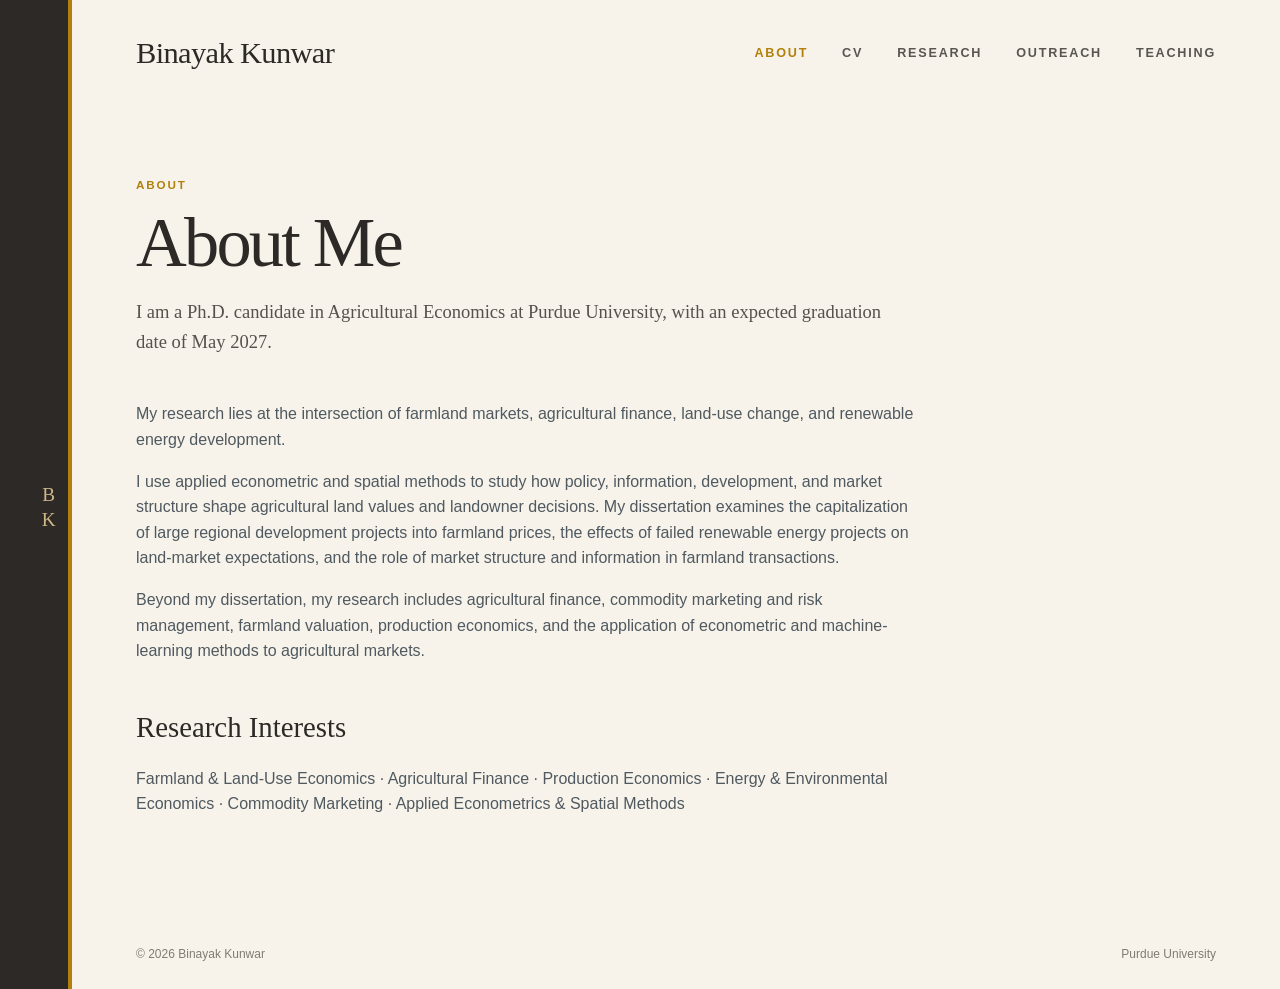
==== commit 114935ff: "Enhance research description in about.html Updated research topics to include production economics." ====
--- a/about.html
+++ b/about.html
@@ -104,7 +104,7 @@
 
           <p>
             Beyond my dissertation, my research includes agricultural finance,
-            commodity marketing and risk management, farmland valuation, and
+            commodity marketing and risk management, farmland valuation, production economics, and
             the application of econometric and machine-learning methods to
             agricultural markets.
           </p>
@@ -117,7 +117,7 @@
 
 
           <p>
-            Farmland &amp; Land-Use Economics · Agricultural Finance ·
+            Farmland &amp; Land-Use Economics · Agricultural Finance ·  Production Economics ·
             Energy &amp; Environmental Economics · Commodity Marketing ·
             Applied Econometrics &amp; Spatial Methods
           </p>
